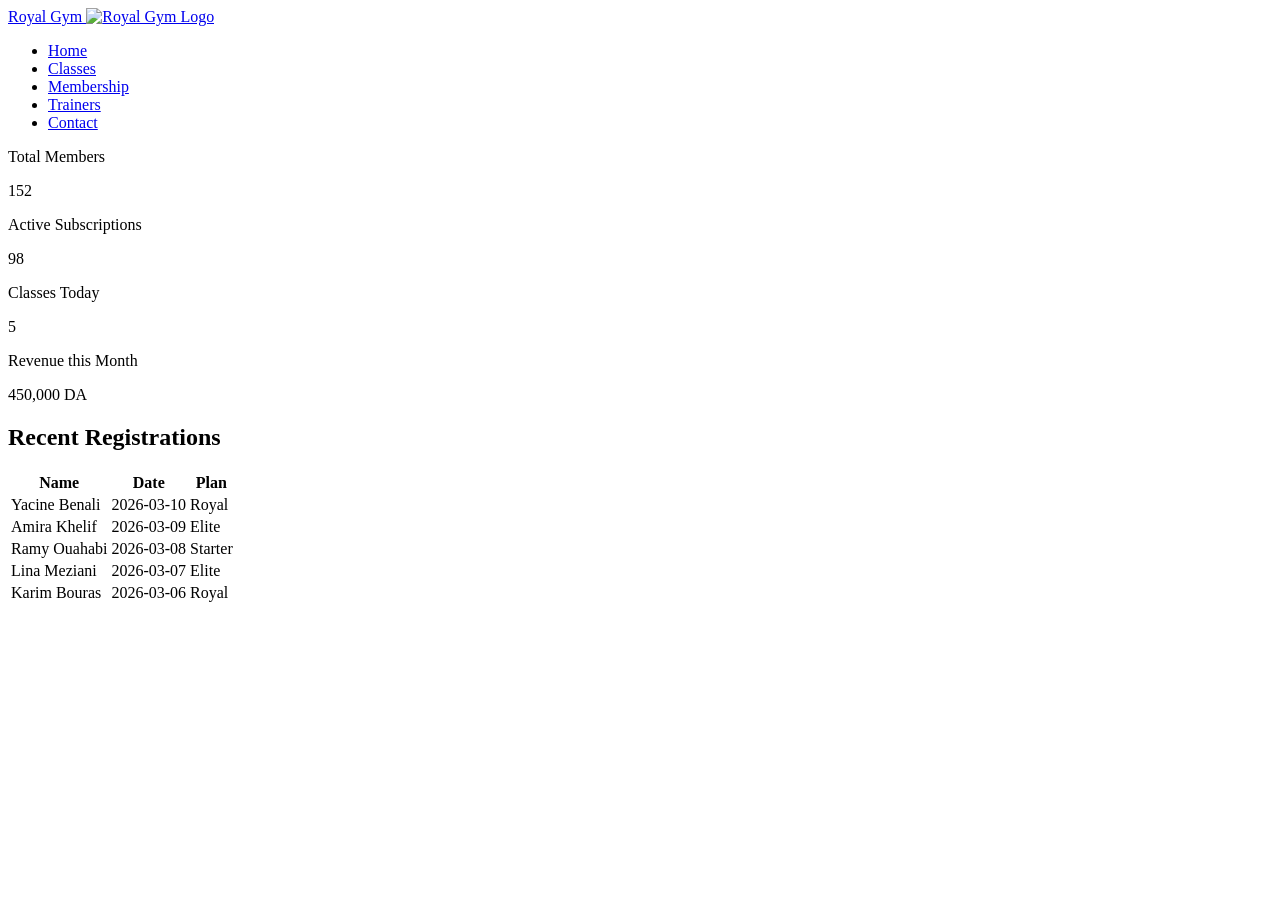
==== admin/dashboard.html @ 0d30ca39 "Update styles, pages, and gitignore" ====
<!doctype html>
<html lang="en">

<head>
	<meta charset="UTF-8" />
	<meta name="viewport" content="width=device-width, initial-scale=1.0" />
	<link rel="stylesheet" href="../css/dashboard.css" />
	<title>Royal Gym Admin Dashboard</title>
</head>

<body>
	<aside>
		<a href="../index.html">
			Royal Gym
			<img src="./assets/images/logo.png" alt="Royal Gym Logo" width="100" height="100" />
		</a>
		<nav>
			<ul>
				<li><a href="./index.html">Home</a></li>
				<li><a href="./client/classes.html">Classes</a></li>
				<li><a href="./client/membership.html">Membership</a></li>
				<li><a href="./client/trainers.html">Trainers</a></li>
				<li><a href="./client/contact.html">Contact</a></li>
			</ul>
		</nav>
	</aside>
	<main>
		<section class="stats">
			<article class="stat-card">
				<p class="stat">Total Members</p>
				<p class="stat-num">152</p>
			</article>
			<article class="stat-card">
				<p class="stat">Active Subscriptions</p>
				<p class="stat-num">98</p>
			</article>
			<article class="stat-card">
				<p class="stat">Classes Today</p>
				<p class="stat-num">5</p>
			</article>
			<article class="stat-card">
				<p class="stat">Revenue this Month</p>
				<p class="stat-num">450,000 DA</p>
			</article>
		</section>
		<section class="recent-regists">
			<h2>Recent Registrations</h2>
			<table>
				<thead>
					<tr>
						<th>Name</th>
						<th>Date</th>
						<th>Plan</th>
					</tr>
				</thead>
				<tbody>
					<tr>
						<td>Yacine Benali</td>
						<td>2026-03-10</td>
						<td>Royal</td>
					</tr>
					<tr>
						<td>Amira Khelif</td>
						<td>2026-03-09</td>
						<td>Elite</td>
					</tr>
					<tr>
						<td>Ramy Ouahabi</td>
						<td>2026-03-08</td>
						<td>Starter</td>
					</tr>
					<tr>
						<td>Lina Meziani</td>
						<td>2026-03-07</td>
						<td>Elite</td>
					</tr>
					<tr>
						<td>Karim Bouras</td>
						<td>2026-03-06</td>
						<td>Royal</td>
					</tr>
				</tbody>
			</table>
		</section>
	</main>
</body>

</html>
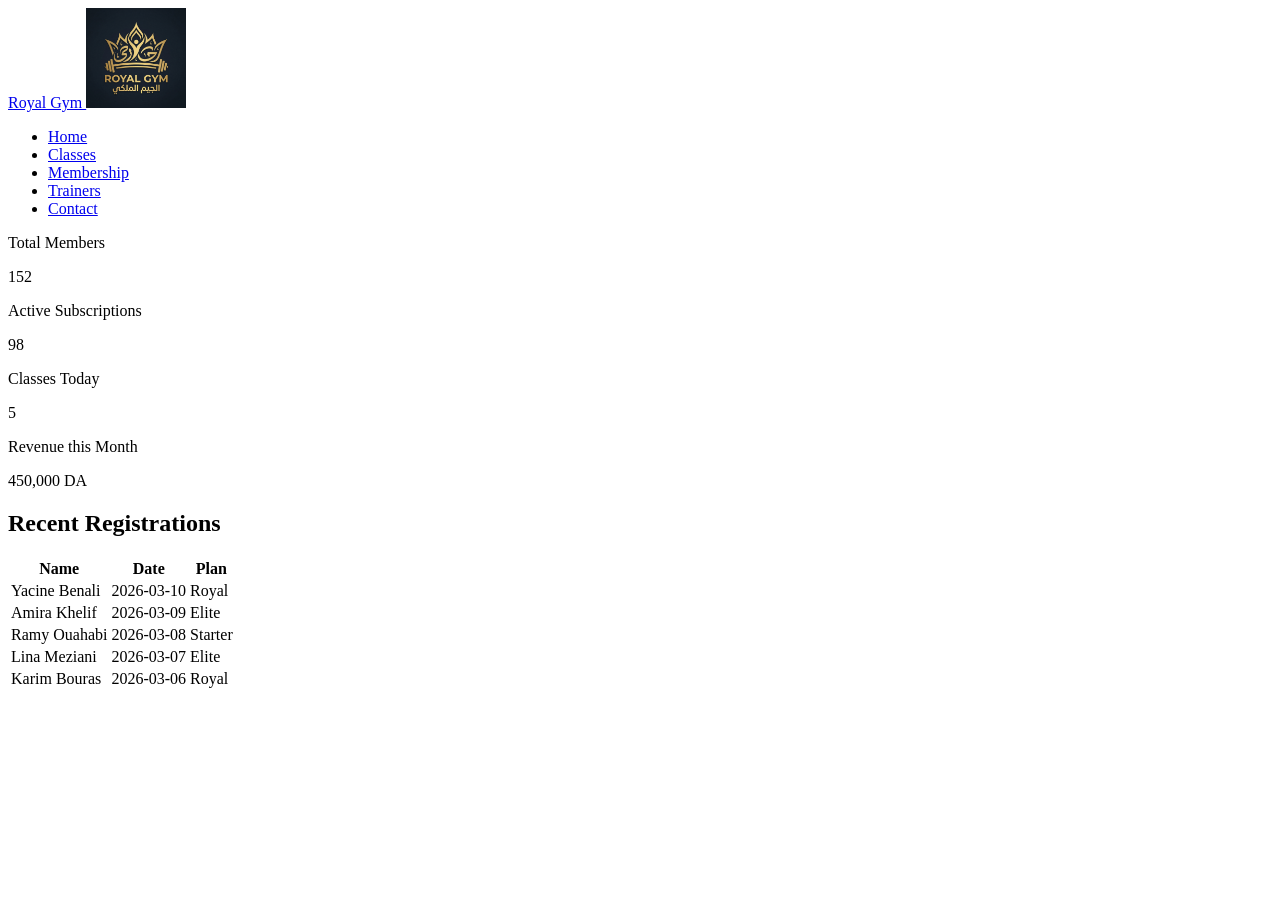
==== commit 15387c75: "Update dashboard, classes, and index styles; add dashboard.css" ====
--- a/admin/dashboard.html
+++ b/admin/dashboard.html
@@ -12,15 +12,15 @@
 	<aside>
 		<a href="../index.html">
 			Royal Gym
-			<img src="./assets/images/logo.png" alt="Royal Gym Logo" width="100" height="100" />
+			<img src="../assets/images/logo.png" alt="Royal Gym Logo" width="100" height="100" />
 		</a>
 		<nav>
 			<ul>
-				<li><a href="./index.html">Home</a></li>
-				<li><a href="./client/classes.html">Classes</a></li>
-				<li><a href="./client/membership.html">Membership</a></li>
-				<li><a href="./client/trainers.html">Trainers</a></li>
-				<li><a href="./client/contact.html">Contact</a></li>
+				<li><a href="../index.html">Home</a></li>
+				<li><a href="../client/classes.html">Classes</a></li>
+				<li><a href="../client/membership.html">Membership</a></li>
+				<li><a href="../client/trainers.html">Trainers</a></li>
+				<li><a href="../client/contact.html">Contact</a></li>
 			</ul>
 		</nav>
 	</aside>
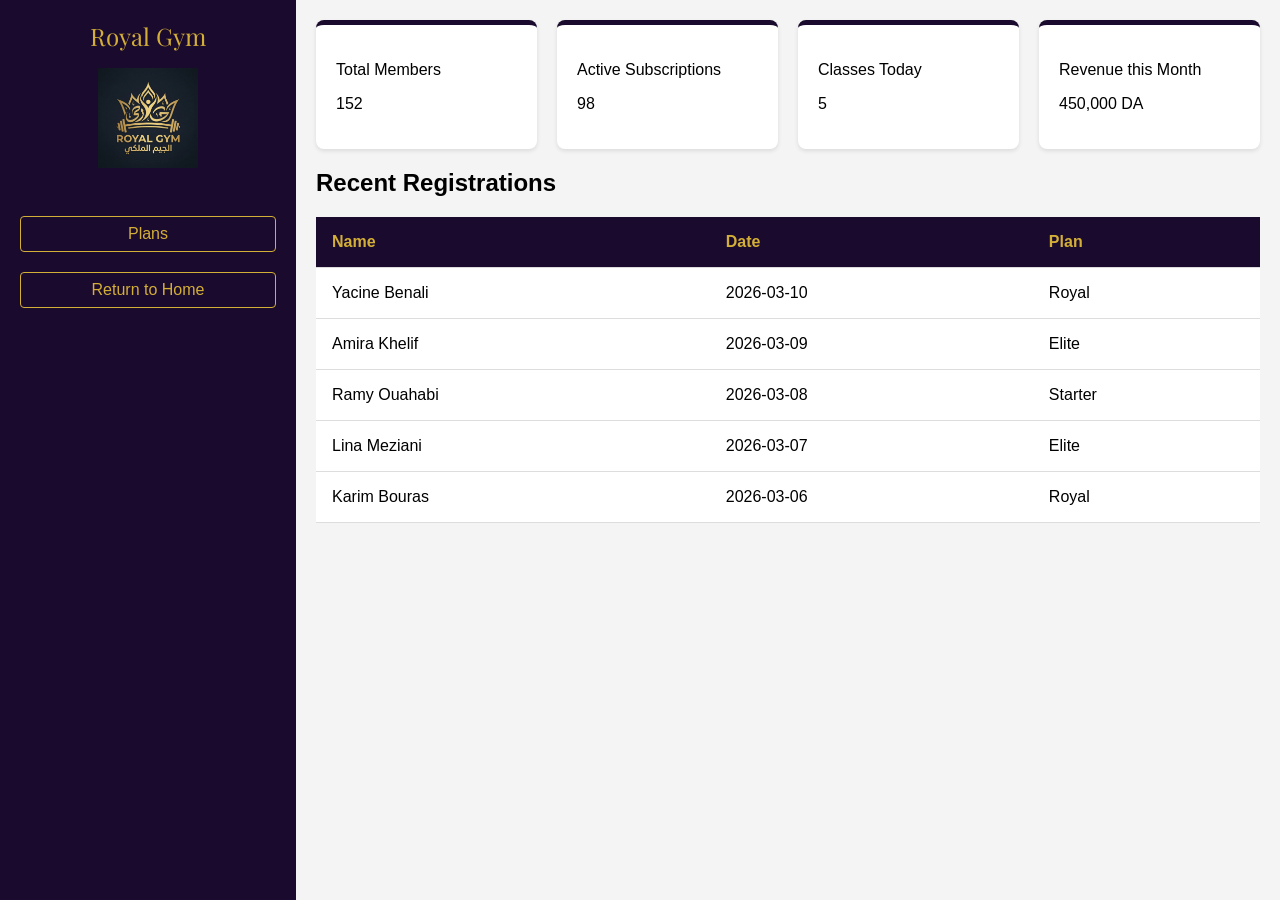
==== commit 960bf8f1: "Refactor CSS variables and update dashboard/plans pages" ====
--- a/admin/dashboard.html
+++ b/admin/dashboard.html
@@ -16,11 +16,8 @@
 		</a>
 		<nav>
 			<ul>
-				<li><a href="../index.html">Home</a></li>
-				<li><a href="../client/classes.html">Classes</a></li>
-				<li><a href="../client/membership.html">Membership</a></li>
-				<li><a href="../client/trainers.html">Trainers</a></li>
-				<li><a href="../client/contact.html">Contact</a></li>
+				<li><a href="./plans.html">Plans</a></li>
+				<li><a href="../index.html">Return to Home</a></li>
 			</ul>
 		</nav>
 	</aside>
--- a/css/dashboard.css
+++ b/css/dashboard.css
@@ -0,0 +1,111 @@
+/* @import "style.css"; */
+@import url("https://fonts.googleapis.com/css2?family=Playfair+Display:ital,wght@1,700&family=Roboto:wght@400;700&display=swap");
+
+
+:root {
+    --bg-light: #f4f4f4;
+    --primary-dark: #1a0a2e;
+    --accent-gold: #d4af37;
+    --bg-white: white;
+    --border-light: #ddd;
+    --shadow-light: rgba(0, 0, 0, 0.1);
+}
+
+body {
+    margin: 0;
+    font-family: sans-serif;
+    display: flex;
+    min-height: 100vh;
+    background-color: var(--bg-light);
+}
+
+a {
+    text-decoration: none;
+}
+
+aside>a {
+    font-family: 'Playfair Display', sans-serif;
+    display: flex;
+    flex-direction: column;
+    align-items: center;
+    gap: 1rem;
+    font-size: 1.5rem;
+    font-style: normal;
+    color: var(--accent-gold);
+    margin-bottom: 2rem;
+}
+
+aside {
+    display: flex;
+    flex-direction: column;
+    width: 16rem;
+    background-color: var(--primary-dark);
+    color: var(--accent-gold);
+    padding: 1.25rem;
+}
+
+aside nav a,
+aside nav a:visited {
+    color: var(--accent-gold);
+    text-decoration: none;
+    display: block;
+    margin-bottom: 1.25rem;
+}
+
+aside nav ul {
+    list-style: none;
+    padding: 0;
+}
+
+aside nav ul li {
+    margin-bottom: 1rem;
+}
+
+aside nav ul li a {
+    padding: 0.5rem;
+    border: 1px solid var(--accent-gold);
+    border-radius: 0.25rem;
+    text-align: center;
+}
+
+aside nav ul li a:hover {
+    background-color: var(--accent-gold);
+    color: var(--primary-dark);
+}
+
+main {
+    flex: 1;
+    padding: 1.25rem;
+}
+
+.stats {
+    display: flex;
+    gap: 1.25rem;
+}
+
+.stat-card {
+    background: var(--bg-white);
+    padding: 1.25rem;
+    border-radius: 0.5rem;
+    flex: 1;
+    border-top: 5px solid var(--primary-dark);
+    box-shadow: 0 2px 4px var(--shadow-light);
+}
+
+.recent-regists table {
+    width: 100%;
+    border-collapse: collapse;
+    background: var(--bg-white);
+}
+
+.recent-regists th,
+.recent-regists td {
+    padding: 1rem;
+    text-align: left;
+    border-bottom: 1px solid var(--border-light);
+}
+
+.recent-regists th {
+    background-color: var(--primary-dark);
+    color: var(--accent-gold);
+}
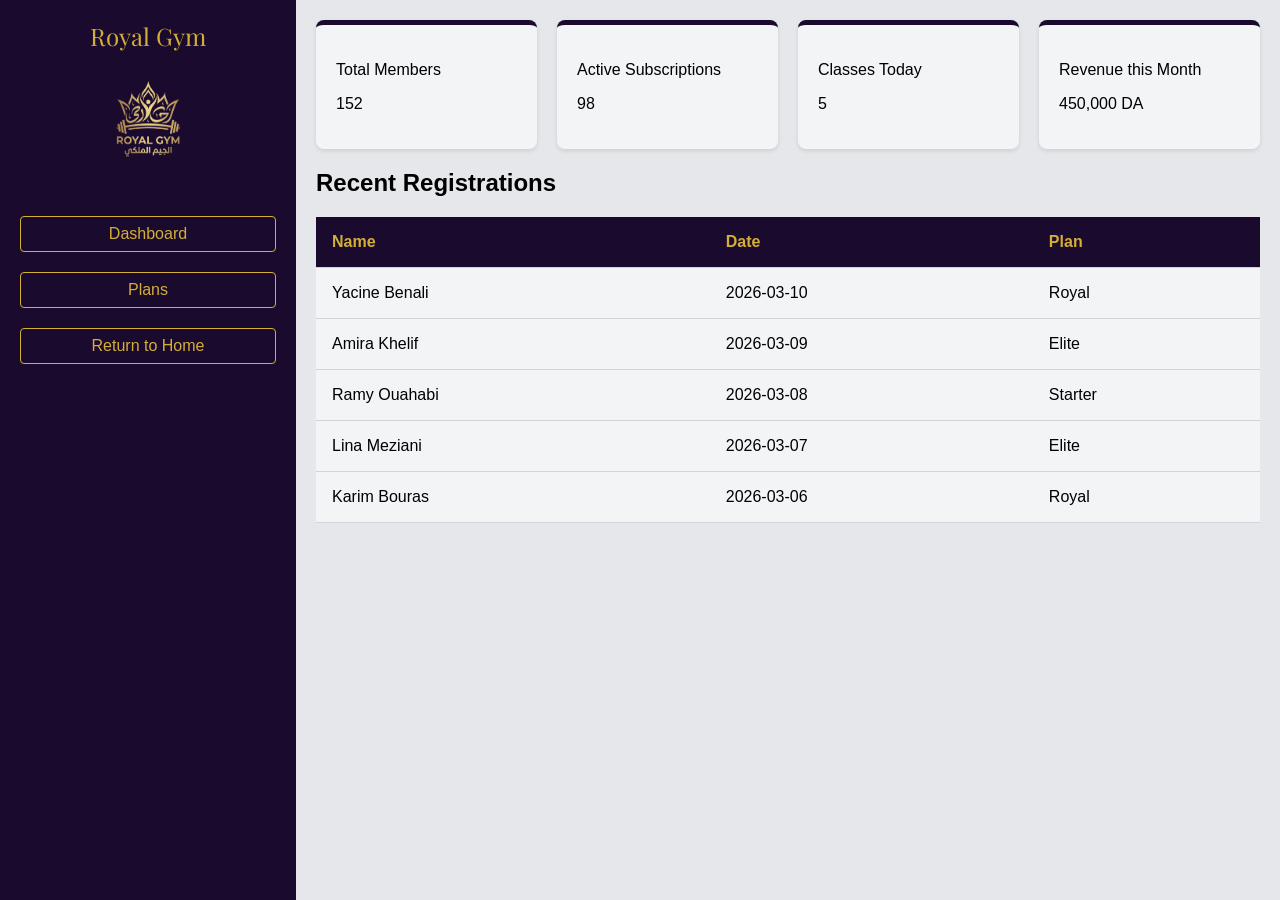
==== commit a7e02d14: "Update Dashboard and Plans theme and navigation" ====
--- a/admin/dashboard.html
+++ b/admin/dashboard.html
@@ -16,6 +16,7 @@
 		</a>
 		<nav>
 			<ul>
+				<li><a href="./dashboard.html">Dashboard</a></li>
 				<li><a href="./plans.html">Plans</a></li>
 				<li><a href="../index.html">Return to Home</a></li>
 			</ul>
--- a/css/dashboard.css
+++ b/css/dashboard.css
@@ -3,11 +3,11 @@
 
 
 :root {
-    --bg-light: #f4f4f4;
+    --bg-light: #e5e7eb;
     --primary-dark: #1a0a2e;
     --accent-gold: #d4af37;
-    --bg-white: white;
-    --border-light: #ddd;
+    --bg-white: #f3f4f6;
+    --border-light: #d1d5db;
     --shadow-light: rgba(0, 0, 0, 0.1);
 }
 
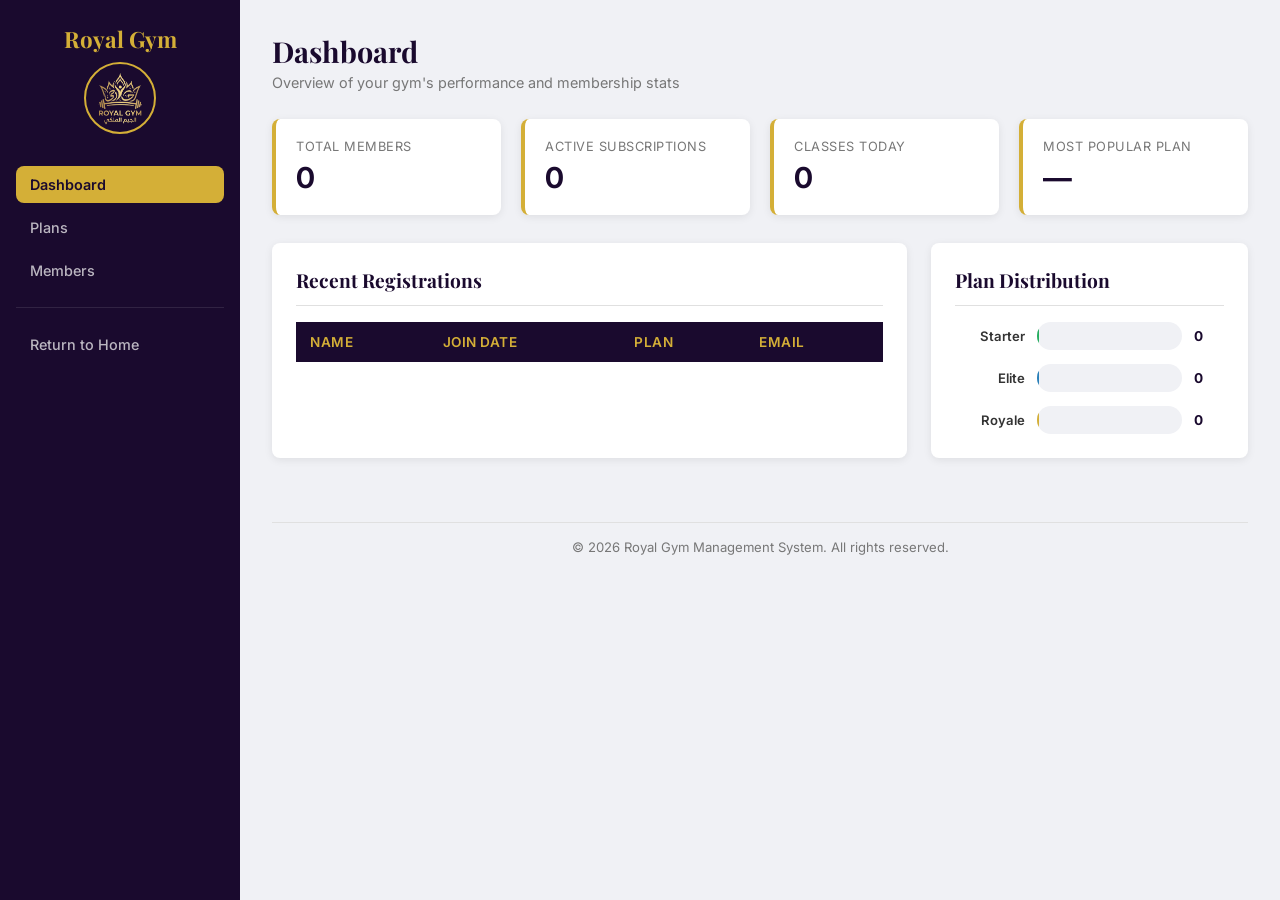
==== commit 65781d2b: "feat: overhaul admin panel with new dashboard, members management, and standardized CSS layout" ====
--- a/admin/dashboard.html
+++ b/admin/dashboard.html
@@ -1,86 +1,115 @@
-<!doctype html>
+<!DOCTYPE html>
 <html lang="en">
 
 <head>
-	<meta charset="UTF-8" />
-	<meta name="viewport" content="width=device-width, initial-scale=1.0" />
-	<link rel="stylesheet" href="../css/dashboard.css" />
-	<title>Royal Gym Admin Dashboard</title>
+    <meta charset="UTF-8">
+    <meta name="viewport" content="width=device-width, initial-scale=1.0">
+    <title>Admin Dashboard | Royal Gym</title>
+    <link rel="stylesheet" href="../css/admin.css">
 </head>
 
 <body>
-	<aside>
-		<a href="../index.html">
-			Royal Gym
-			<img src="../assets/images/logo.png" alt="Royal Gym Logo" width="100" height="100" />
-		</a>
-		<nav>
-			<ul>
-				<li><a href="./dashboard.html">Dashboard</a></li>
-				<li><a href="./plans.html">Plans</a></li>
-				<li><a href="../index.html">Return to Home</a></li>
-			</ul>
-		</nav>
-	</aside>
-	<main>
-		<section class="stats">
-			<article class="stat-card">
-				<p class="stat">Total Members</p>
-				<p class="stat-num">152</p>
-			</article>
-			<article class="stat-card">
-				<p class="stat">Active Subscriptions</p>
-				<p class="stat-num">98</p>
-			</article>
-			<article class="stat-card">
-				<p class="stat">Classes Today</p>
-				<p class="stat-num">5</p>
-			</article>
-			<article class="stat-card">
-				<p class="stat">Revenue this Month</p>
-				<p class="stat-num">450,000 DA</p>
-			</article>
-		</section>
-		<section class="recent-regists">
-			<h2>Recent Registrations</h2>
-			<table>
-				<thead>
-					<tr>
-						<th>Name</th>
-						<th>Date</th>
-						<th>Plan</th>
-					</tr>
-				</thead>
-				<tbody>
-					<tr>
-						<td>Yacine Benali</td>
-						<td>2026-03-10</td>
-						<td>Royal</td>
-					</tr>
-					<tr>
-						<td>Amira Khelif</td>
-						<td>2026-03-09</td>
-						<td>Elite</td>
-					</tr>
-					<tr>
-						<td>Ramy Ouahabi</td>
-						<td>2026-03-08</td>
-						<td>Starter</td>
-					</tr>
-					<tr>
-						<td>Lina Meziani</td>
-						<td>2026-03-07</td>
-						<td>Elite</td>
-					</tr>
-					<tr>
-						<td>Karim Bouras</td>
-						<td>2026-03-06</td>
-						<td>Royal</td>
-					</tr>
-				</tbody>
-			</table>
-		</section>
-	</main>
+    <!-- Sidebar -->
+    <aside class="sidebar">
+        <a href="../index.html" class="sidebar-brand">
+            Royal Gym
+            <img src="../assets/images/logo.png" alt="Royal Gym Logo">
+        </a>
+        <ul class="sidebar-nav">
+            <li><a href="./dashboard.html" class="active">Dashboard</a></li>
+            <li><a href="./plans.html">Plans</a></li>
+            <li><a href="./members.html">Members</a></li>
+            <div class="nav-divider"></div>
+            <li><a href="../index.html">Return to Home</a></li>
+        </ul>
+    </aside>
+
+    <!-- Main Content -->
+    <div class="main-content">
+
+        <div class="page-header">
+            <h1>Dashboard</h1>
+            <p>Overview of your gym's performance and membership stats</p>
+        </div>
+
+        <!-- Stat Cards -->
+        <div class="stats-grid">
+            <div class="stat-card">
+                <p class="stat-label">Total Members</p>
+                <p class="stat-value" id="total-members">0</p>
+            </div>
+            <div class="stat-card">
+                <p class="stat-label">Active Subscriptions</p>
+                <p class="stat-value" id="active-subs">0</p>
+            </div>
+            <div class="stat-card">
+                <p class="stat-label">Classes Today</p>
+                <p class="stat-value" id="classes-today">0</p>
+            </div>
+            <div class="stat-card">
+                <p class="stat-label">Most Popular Plan</p>
+                <p class="stat-value" id="popular-plan">—</p>
+            </div>
+        </div>
+
+        <!-- Two column: Recent Members + Chart -->
+        <div class="two-col">
+
+            <!-- Recent Registrations -->
+            <div class="card">
+                <h2 class="card-title">Recent Registrations</h2>
+                <table>
+                    <thead>
+                        <tr>
+                            <th>Name</th>
+                            <th>Join Date</th>
+                            <th>Plan</th>
+                            <th>Email</th>
+                        </tr>
+                    </thead>
+                    <tbody id="recent-tbody">
+                        <!-- Rendered by dashboard.js -->
+                    </tbody>
+                </table>
+            </div>
+
+            <!-- Plan Distribution Chart -->
+            <div class="card">
+                <h2 class="card-title">Plan Distribution</h2>
+                <div class="chart-container">
+                    <div class="chart-row">
+                        <span class="chart-label">Starter</span>
+                        <div class="chart-track">
+                            <div class="chart-bar" id="bar-bronze" style="width: 0%"></div>
+                        </div>
+                        <span class="chart-count" id="label-bronze">0</span>
+                    </div>
+                    <div class="chart-row">
+                        <span class="chart-label">Elite</span>
+                        <div class="chart-track">
+                            <div class="chart-bar" id="bar-silver" style="width: 0%"></div>
+                        </div>
+                        <span class="chart-count" id="label-silver">0</span>
+                    </div>
+                    <div class="chart-row">
+                        <span class="chart-label">Royale</span>
+                        <div class="chart-track">
+                            <div class="chart-bar" id="bar-gold" style="width: 0%"></div>
+                        </div>
+                        <span class="chart-count" id="label-gold">0</span>
+                    </div>
+                </div>
+            </div>
+        </div>
+
+        <footer class="admin-footer">
+            <p>&copy; 2026 Royal Gym Management System. All rights reserved.</p>
+        </footer>
+    </div>
+
+    <!-- Scripts -->
+    <script src="../js/data.js"></script>
+    <script src="../js/dashboard.js"></script>
 </body>
 
 </html>
--- a/css/admin.css
+++ b/css/admin.css
@@ -0,0 +1,566 @@
+/* ============================================================
+   admin.css — Shared styles for ALL admin pages
+   (dashboard, plans, members)
+   ============================================================ */
+
+@import url("https://fonts.googleapis.com/css2?family=Playfair+Display:wght@600;700&family=Inter:wght@300;400;600&family=Roboto:wght@300;400;700&display=swap");
+
+/* ---- Variables ---- */
+:root {
+  --bg-page: #f0f1f5;
+  --bg-card: #ffffff;
+  --primary: #1a0a2e;
+  --primary-light: #2d1b4e;
+  --gold: #d4af37;
+  --gold-hover: #b8960b;
+  --text: #333;
+  --text-light: #777;
+  --border: #e0e0e0;
+  --red: #e74c3c;
+  --red-hover: #c0392b;
+  --green: #27ae60;
+  --blue: #2980b9;
+  --shadow: 0 2px 8px rgba(0,0,0,0.08);
+  --radius: 8px;
+}
+
+/* ---- Reset ---- */
+*, *::before, *::after {
+  box-sizing: border-box;
+  margin: 0;
+  padding: 0;
+}
+
+body {
+  font-family: 'Inter', 'Roboto', sans-serif;
+  background: var(--bg-page);
+  color: var(--text);
+  display: flex;
+  min-height: 100vh;
+}
+
+a { text-decoration: none; }
+
+/* ============================================================
+   SIDEBAR
+   ============================================================ */
+.sidebar {
+  width: 240px;
+  background: var(--primary);
+  color: #fff;
+  display: flex;
+  flex-direction: column;
+  padding: 24px 16px;
+  position: fixed;
+  top: 0;
+  left: 0;
+  bottom: 0;
+  z-index: 100;
+}
+
+.sidebar-brand {
+  display: flex;
+  flex-direction: column;
+  align-items: center;
+  gap: 8px;
+  margin-bottom: 32px;
+  color: var(--gold);
+  font-family: 'Playfair Display', serif;
+  font-size: 1.4rem;
+  font-weight: 700;
+}
+
+.sidebar-brand img {
+  width: 72px;
+  height: 72px;
+  border-radius: 50%;
+  border: 2px solid var(--gold);
+}
+
+.sidebar-nav {
+  list-style: none;
+  display: flex;
+  flex-direction: column;
+  gap: 6px;
+}
+
+.sidebar-nav a {
+  display: block;
+  padding: 10px 14px;
+  color: rgba(255,255,255,0.7);
+  border-radius: var(--radius);
+  font-size: 0.9rem;
+  font-weight: 500;
+  transition: all 0.2s;
+}
+
+.sidebar-nav a:hover {
+  background: var(--primary-light);
+  color: var(--gold);
+}
+
+.sidebar-nav a.active {
+  background: var(--gold);
+  color: var(--primary);
+  font-weight: 600;
+}
+
+.sidebar-nav .nav-divider {
+  height: 1px;
+  background: rgba(255,255,255,0.1);
+  margin: 12px 0;
+}
+
+/* ============================================================
+   MAIN CONTENT
+   ============================================================ */
+.main-content {
+  margin-left: 240px;
+  flex: 1;
+  padding: 32px;
+  min-height: 100vh;
+}
+
+/* Page header */
+.page-header {
+  margin-bottom: 28px;
+}
+
+.page-header h1 {
+  font-family: 'Playfair Display', serif;
+  font-size: 1.8rem;
+  color: var(--primary);
+  margin-bottom: 4px;
+}
+
+.page-header p {
+  color: var(--text-light);
+  font-size: 0.9rem;
+}
+
+/* ============================================================
+   STAT CARDS
+   ============================================================ */
+.stats-grid {
+  display: grid;
+  grid-template-columns: repeat(auto-fit, minmax(200px, 1fr));
+  gap: 20px;
+  margin-bottom: 28px;
+}
+
+.stat-card {
+  background: var(--bg-card);
+  padding: 20px;
+  border-radius: var(--radius);
+  box-shadow: var(--shadow);
+  border-left: 4px solid var(--gold);
+}
+
+.stat-card .stat-label {
+  font-size: 0.8rem;
+  color: var(--text-light);
+  text-transform: uppercase;
+  letter-spacing: 0.5px;
+  margin-bottom: 6px;
+}
+
+.stat-card .stat-value {
+  font-size: 1.8rem;
+  font-weight: 700;
+  color: var(--primary);
+}
+
+/* ============================================================
+   CARDS (generic white card)
+   ============================================================ */
+.card {
+  background: var(--bg-card);
+  border-radius: var(--radius);
+  box-shadow: var(--shadow);
+  padding: 24px;
+  margin-bottom: 24px;
+}
+
+.card-title {
+  font-family: 'Playfair Display', serif;
+  font-size: 1.2rem;
+  color: var(--primary);
+  margin-bottom: 16px;
+  padding-bottom: 12px;
+  border-bottom: 1px solid var(--border);
+}
+
+/* ============================================================
+   TABLES
+   ============================================================ */
+table {
+  width: 100%;
+  border-collapse: collapse;
+}
+
+thead {
+  background: var(--primary);
+}
+
+th {
+  padding: 12px 14px;
+  text-align: left;
+  color: var(--gold);
+  font-size: 0.85rem;
+  font-weight: 600;
+  text-transform: uppercase;
+  letter-spacing: 0.5px;
+}
+
+td {
+  padding: 12px 14px;
+  border-bottom: 1px solid var(--border);
+  font-size: 0.9rem;
+  color: var(--text);
+}
+
+tbody tr:hover {
+  background: #f9f9fb;
+}
+
+tbody tr:last-child td {
+  border-bottom: none;
+}
+
+/* ============================================================
+   BADGES (plan labels)
+   ============================================================ */
+.badge {
+  display: inline-block;
+  padding: 3px 10px;
+  border-radius: 12px;
+  font-size: 0.78rem;
+  font-weight: 600;
+}
+
+.badge-starter {
+  background: #e8f5e9;
+  color: #2e7d32;
+}
+
+.badge-elite {
+  background: #e3f2fd;
+  color: #1565c0;
+}
+
+.badge-royale {
+  background: #fff8e1;
+  color: #f57f17;
+}
+
+/* ============================================================
+   BUTTONS
+   ============================================================ */
+.btn {
+  display: inline-block;
+  padding: 7px 14px;
+  border: none;
+  border-radius: 6px;
+  font-size: 0.82rem;
+  font-weight: 600;
+  cursor: pointer;
+  transition: all 0.2s;
+}
+
+.btn-gold {
+  background: var(--gold);
+  color: var(--primary);
+}
+
+.btn-gold:hover {
+  background: var(--gold-hover);
+  box-shadow: 0 4px 12px rgba(212,175,55,0.3);
+}
+
+.btn-edit {
+  background: none;
+  color: var(--blue);
+  border: 1px solid var(--blue);
+}
+
+.btn-edit:hover {
+  background: var(--blue);
+  color: #fff;
+}
+
+.btn-delete {
+  background: none;
+  color: var(--red);
+  border: 1px solid var(--red);
+}
+
+.btn-delete:hover {
+  background: var(--red);
+  color: #fff;
+}
+
+.btn-cancel {
+  background: none;
+  color: var(--text-light);
+  border: 1px solid var(--border);
+}
+
+.btn-cancel:hover {
+  background: #f5f5f5;
+  color: var(--text);
+}
+
+.btn-submit {
+  background: var(--gold);
+  color: var(--primary);
+  padding: 10px 24px;
+  font-size: 0.9rem;
+}
+
+.btn-submit:hover {
+  background: var(--gold-hover);
+}
+
+/* ============================================================
+   FORMS
+   ============================================================ */
+.form-grid {
+  display: grid;
+  grid-template-columns: 1fr 1fr;
+  gap: 16px;
+}
+
+.form-grid .full-width {
+  grid-column: 1 / -1;
+}
+
+.form-group {
+  display: flex;
+  flex-direction: column;
+}
+
+.form-group label {
+  font-size: 0.82rem;
+  font-weight: 600;
+  color: var(--primary);
+  margin-bottom: 5px;
+}
+
+.form-group input,
+.form-group select,
+.form-group textarea {
+  padding: 9px 12px;
+  border: 1px solid var(--border);
+  border-radius: 6px;
+  font-family: inherit;
+  font-size: 0.88rem;
+  color: var(--text);
+  background: #fff;
+  outline: none;
+  transition: border-color 0.2s;
+}
+
+.form-group input:focus,
+.form-group select:focus,
+.form-group textarea:focus {
+  border-color: var(--gold);
+  box-shadow: 0 0 0 2px rgba(212,175,55,0.15);
+}
+
+.form-group textarea {
+  min-height: 80px;
+  resize: vertical;
+}
+
+.form-actions {
+  grid-column: 1 / -1;
+  display: flex;
+  gap: 10px;
+  margin-top: 8px;
+}
+
+/* ============================================================
+   TOOLBAR (search + filter row)
+   ============================================================ */
+.toolbar {
+  display: flex;
+  gap: 12px;
+  align-items: center;
+  flex-wrap: wrap;
+  margin-bottom: 16px;
+}
+
+.toolbar input[type="text"],
+.toolbar input[type="search"] {
+  flex: 1;
+  min-width: 200px;
+  padding: 9px 14px;
+  border: 1px solid var(--border);
+  border-radius: 6px;
+  font-size: 0.88rem;
+  outline: none;
+  transition: border-color 0.2s;
+}
+
+.toolbar input:focus {
+  border-color: var(--gold);
+}
+
+.toolbar select {
+  padding: 9px 14px;
+  border: 1px solid var(--border);
+  border-radius: 6px;
+  font-size: 0.88rem;
+  outline: none;
+  cursor: pointer;
+}
+
+.toolbar select:focus {
+  border-color: var(--gold);
+}
+
+.toolbar .count {
+  font-size: 0.85rem;
+  color: var(--text-light);
+  margin-left: auto;
+}
+
+/* ============================================================
+   MODAL
+   ============================================================ */
+.modal-overlay {
+  display: none;
+  position: fixed;
+  inset: 0;
+  background: rgba(0,0,0,0.5);
+  z-index: 1000;
+  justify-content: center;
+  align-items: center;
+}
+
+.modal {
+  background: var(--bg-card);
+  border-radius: var(--radius);
+  padding: 28px;
+  width: 100%;
+  max-width: 480px;
+  box-shadow: 0 16px 48px rgba(0,0,0,0.2);
+}
+
+.modal h2 {
+  font-family: 'Playfair Display', serif;
+  color: var(--primary);
+  font-size: 1.3rem;
+  margin-bottom: 20px;
+}
+
+/* ============================================================
+   BAR CHART (dashboard)
+   ============================================================ */
+.chart-container {
+  display: flex;
+  flex-direction: column;
+  gap: 14px;
+}
+
+.chart-row {
+  display: flex;
+  align-items: center;
+  gap: 12px;
+}
+
+.chart-row .chart-label {
+  width: 70px;
+  font-size: 0.82rem;
+  font-weight: 600;
+  color: var(--text);
+  text-align: right;
+}
+
+.chart-row .chart-track {
+  flex: 1;
+  height: 28px;
+  background: var(--bg-page);
+  border-radius: 14px;
+  overflow: hidden;
+}
+
+.chart-row .chart-bar {
+  height: 100%;
+  border-radius: 14px;
+  transition: width 0.6s ease;
+  min-width: 2px;
+}
+
+.chart-row .chart-count {
+  width: 30px;
+  font-size: 0.85rem;
+  font-weight: 700;
+  color: var(--primary);
+}
+
+#bar-bronze { background: var(--green); }
+#bar-silver { background: var(--blue); }
+#bar-gold   { background: var(--gold); }
+
+/* ============================================================
+   TWO COLUMN LAYOUT (for dashboard)
+   ============================================================ */
+.two-col {
+  display: grid;
+  grid-template-columns: 2fr 1fr;
+  gap: 24px;
+}
+
+/* ============================================================
+   FOOTER
+   ============================================================ */
+.admin-footer {
+  margin-top: 40px;
+  padding-top: 16px;
+  border-top: 1px solid var(--border);
+  text-align: center;
+  color: var(--text-light);
+  font-size: 0.82rem;
+}
+
+/* ============================================================
+   RESPONSIVE
+   ============================================================ */
+@media (max-width: 900px) {
+  .sidebar {
+    width: 200px;
+    padding: 16px 12px;
+  }
+  .main-content {
+    margin-left: 200px;
+    padding: 20px;
+  }
+  .two-col {
+    grid-template-columns: 1fr;
+  }
+  .form-grid {
+    grid-template-columns: 1fr;
+  }
+}
+
+@media (max-width: 640px) {
+  .sidebar {
+    position: relative;
+    width: 100%;
+    flex-direction: row;
+    flex-wrap: wrap;
+    justify-content: center;
+    padding: 12px;
+  }
+  .sidebar-brand { margin-bottom: 8px; }
+  .sidebar-nav { flex-direction: row; flex-wrap: wrap; gap: 4px; }
+  body { flex-direction: column; }
+  .main-content {
+    margin-left: 0;
+    padding: 16px;
+  }
+  .stats-grid {
+    grid-template-columns: 1fr 1fr;
+  }
+}
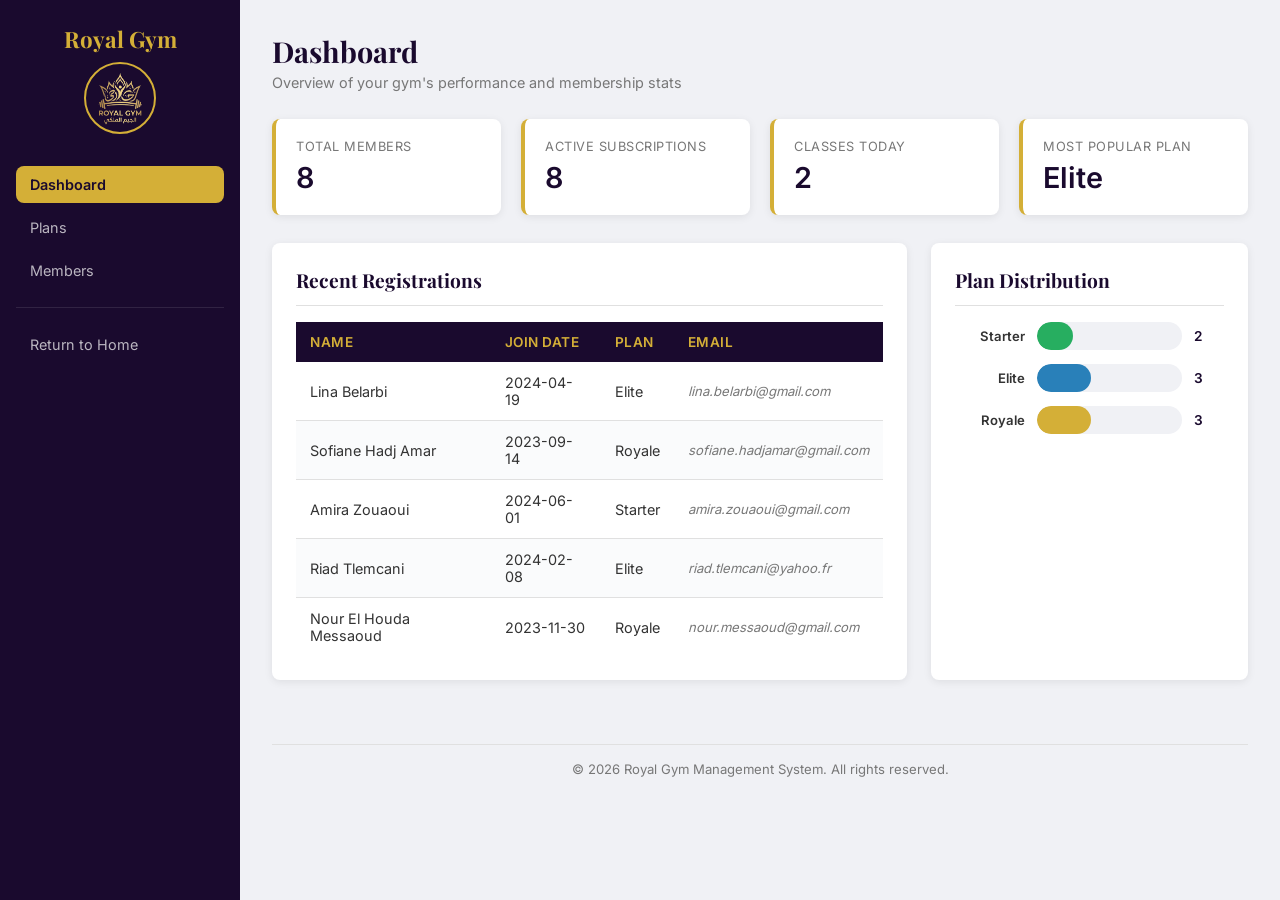
==== commit 25532c89: "feat: implement core site pages, admin dashboard, and membership system assets" ====
--- a/admin/dashboard.html
+++ b/admin/dashboard.html
@@ -1,115 +1,115 @@
-<!DOCTYPE html>
+<!doctype html>
 <html lang="en">
 
 <head>
-    <meta charset="UTF-8">
-    <meta name="viewport" content="width=device-width, initial-scale=1.0">
-    <title>Admin Dashboard | Royal Gym</title>
-    <link rel="stylesheet" href="../css/admin.css">
+	<meta charset="UTF-8" />
+	<meta name="viewport" content="width=device-width, initial-scale=1.0" />
+	<title>Admin Dashboard | Royal Gym</title>
+	<link rel="stylesheet" href="../css/admin/admin.css" />
+	<link rel="stylesheet" href="../css/admin/dashboard.css" />
 </head>
 
 <body>
-    <!-- Sidebar -->
-    <aside class="sidebar">
-        <a href="../index.html" class="sidebar-brand">
-            Royal Gym
-            <img src="../assets/images/logo.png" alt="Royal Gym Logo">
-        </a>
-        <ul class="sidebar-nav">
-            <li><a href="./dashboard.html" class="active">Dashboard</a></li>
-            <li><a href="./plans.html">Plans</a></li>
-            <li><a href="./members.html">Members</a></li>
-            <div class="nav-divider"></div>
-            <li><a href="../index.html">Return to Home</a></li>
-        </ul>
-    </aside>
+	<!-- Sidebar -->
+	<aside class="sidebar">
+		<a href="../index.html" class="sidebar-brand">
+			Royal Gym
+			<img src="../assets/images/logo.png" alt="Royal Gym Logo" />
+		</a>
+		<ul class="sidebar-nav">
+			<li><a href="./dashboard.html" class="active">Dashboard</a></li>
+			<li><a href="./plans.html">Plans</a></li>
+			<li><a href="./members.html">Members</a></li>
+			<div class="nav-divider"></div>
+			<li><a href="../index.html">Return to Home</a></li>
+		</ul>
+	</aside>
 
-    <!-- Main Content -->
-    <div class="main-content">
+	<!-- Main Content -->
+	<div class="main-content">
+		<div class="page-header">
+			<h1>Dashboard</h1>
+			<p>Overview of your gym's performance and membership stats</p>
+		</div>
 
-        <div class="page-header">
-            <h1>Dashboard</h1>
-            <p>Overview of your gym's performance and membership stats</p>
-        </div>
+		<!-- Stat Cards -->
+		<div class="stats-grid">
+			<div class="stat-card">
+				<p class="stat-label">Total Members</p>
+				<p class="stat-value" id="total-members">0</p>
+			</div>
+			<div class="stat-card">
+				<p class="stat-label">Active Subscriptions</p>
+				<p class="stat-value" id="active-subs">0</p>
+			</div>
+			<div class="stat-card">
+				<p class="stat-label">Classes Today</p>
+				<p class="stat-value" id="classes-today">0</p>
+			</div>
+			<div class="stat-card">
+				<p class="stat-label">Most Popular Plan</p>
+				<p class="stat-value" id="popular-plan">—</p>
+			</div>
+		</div>
 
-        <!-- Stat Cards -->
-        <div class="stats-grid">
-            <div class="stat-card">
-                <p class="stat-label">Total Members</p>
-                <p class="stat-value" id="total-members">0</p>
-            </div>
-            <div class="stat-card">
-                <p class="stat-label">Active Subscriptions</p>
-                <p class="stat-value" id="active-subs">0</p>
-            </div>
-            <div class="stat-card">
-                <p class="stat-label">Classes Today</p>
-                <p class="stat-value" id="classes-today">0</p>
-            </div>
-            <div class="stat-card">
-                <p class="stat-label">Most Popular Plan</p>
-                <p class="stat-value" id="popular-plan">—</p>
-            </div>
-        </div>
+		<!-- Two column: Recent Members + Chart -->
+		<div class="two-col">
+			<!-- Recent Registrations -->
+			<div class="card">
+				<h2 class="card-title">Recent Registrations</h2>
+				<table>
+					<thead>
+						<tr>
+							<th>Name</th>
+							<th>Join Date</th>
+							<th>Plan</th>
+							<th>Email</th>
+						</tr>
+					</thead>
+					<tbody id="recent-tbody">
+						<!-- Rendered by dashboard.js -->
+					</tbody>
+				</table>
+			</div>
 
-        <!-- Two column: Recent Members + Chart -->
-        <div class="two-col">
+			<!-- Plan Distribution Chart -->
+			<div class="card">
+				<h2 class="card-title">Plan Distribution</h2>
+				<div class="chart-container">
+					<div class="chart-row">
+						<span class="chart-label">Starter</span>
+						<div class="chart-track">
+							<div class="chart-bar" id="bar-starter" style="width: 0%"></div>
+						</div>
+						<span class="chart-count" id="label-starter">0</span>
+					</div>
+					<div class="chart-row">
+						<span class="chart-label">Elite</span>
+						<div class="chart-track">
+							<div class="chart-bar" id="bar-elite" style="width: 0%"></div>
+						</div>
+						<span class="chart-count" id="label-elite">0</span>
+					</div>
+					<div class="chart-row">
+						<span class="chart-label">Royale</span>
+						<div class="chart-track">
+							<div class="chart-bar" id="bar-royal" style="width: 0%"></div>
+						</div>
+						<span class="chart-count" id="label-royal">0</span>
+					</div>
+				</div>
+			</div>
+		</div>
 
-            <!-- Recent Registrations -->
-            <div class="card">
-                <h2 class="card-title">Recent Registrations</h2>
-                <table>
-                    <thead>
-                        <tr>
-                            <th>Name</th>
-                            <th>Join Date</th>
-                            <th>Plan</th>
-                            <th>Email</th>
-                        </tr>
-                    </thead>
-                    <tbody id="recent-tbody">
-                        <!-- Rendered by dashboard.js -->
-                    </tbody>
-                </table>
-            </div>
+		<footer class="admin-footer">
+			<p>
+				&copy; 2026 Royal Gym Management System. All rights
+				reserved.
+			</p>
+		</footer>
+	</div>
 
-            <!-- Plan Distribution Chart -->
-            <div class="card">
-                <h2 class="card-title">Plan Distribution</h2>
-                <div class="chart-container">
-                    <div class="chart-row">
-                        <span class="chart-label">Starter</span>
-                        <div class="chart-track">
-                            <div class="chart-bar" id="bar-bronze" style="width: 0%"></div>
-                        </div>
-                        <span class="chart-count" id="label-bronze">0</span>
-                    </div>
-                    <div class="chart-row">
-                        <span class="chart-label">Elite</span>
-                        <div class="chart-track">
-                            <div class="chart-bar" id="bar-silver" style="width: 0%"></div>
-                        </div>
-                        <span class="chart-count" id="label-silver">0</span>
-                    </div>
-                    <div class="chart-row">
-                        <span class="chart-label">Royale</span>
-                        <div class="chart-track">
-                            <div class="chart-bar" id="bar-gold" style="width: 0%"></div>
-                        </div>
-                        <span class="chart-count" id="label-gold">0</span>
-                    </div>
-                </div>
-            </div>
-        </div>
-
-        <footer class="admin-footer">
-            <p>&copy; 2026 Royal Gym Management System. All rights reserved.</p>
-        </footer>
-    </div>
-
-    <!-- Scripts -->
-    <script src="../js/data.js"></script>
-    <script src="../js/dashboard.js"></script>
+	<script type="module" src="../js/dashboard.js"></script>
 </body>
 
 </html>
--- a/css/admin/admin.css
+++ b/css/admin/admin.css
@@ -0,0 +1,553 @@
+/* ============================================================
+   admin.css — Shared styles for ALL admin pages
+   (dashboard, plans, members)
+   ============================================================ */
+
+/* Playfair Display — same files, reuse them */
+@font-face {
+  font-family: 'Playfair Display';
+  src: url('../../assets/fonts/playfair/playfair-600.woff2') format('woff2');
+  font-weight: 600;
+  font-style: normal;
+  font-display: swap;
+}
+
+@font-face {
+  font-family: 'Playfair Display';
+  src: url('../../assets/fonts/playfair/playfair-700.woff2') format('woff2');
+  font-weight: 700;
+  font-style: normal;
+  font-display: swap;
+}
+
+@font-face {
+  font-family: 'Playfair Display';
+  src: url('../../assets/fonts/playfair/playfair-700-italic.woff2') format('woff2');
+  font-weight: 700;
+  font-style: italic;
+  font-display: swap;
+}
+
+/* Inter */
+@font-face {
+  font-family: 'Inter';
+  src: url('../../assets/fonts/inter/inter-300.woff2') format('woff2');
+  font-weight: 300;
+  font-style: normal;
+  font-display: swap;
+}
+
+@font-face {
+  font-family: 'Inter';
+  src: url('../../assets/fonts/inter/inter-400.woff2') format('woff2');
+  font-weight: 400;
+  font-style: normal;
+  font-display: swap;
+}
+
+@font-face {
+  font-family: 'Inter';
+  src: url('../../assets/fonts/inter/inter-600.woff2') format('woff2');
+  font-weight: 600;
+  font-style: normal;
+  font-display: swap;
+}
+
+/* Roboto (fallback — same files as style.css) */
+@font-face {
+  font-family: 'Roboto';
+  src: url('../../assets/fonts/roboto/roboto-300.woff2') format('woff2');
+  font-weight: 300;
+  font-style: normal;
+  font-display: swap;
+}
+
+@font-face {
+  font-family: 'Roboto';
+  src: url('../../assets/fonts/roboto/roboto-400.woff2') format('woff2');
+  font-weight: 400;
+  font-style: normal;
+  font-display: swap;
+}
+
+@font-face {
+  font-family: 'Roboto';
+  src: url('../../assets/fonts/roboto/roboto-700.woff2') format('woff2');
+  font-weight: 700;
+  font-style: normal;
+  font-display: swap;
+}
+
+/* ---- Variables ---- */
+:root {
+  --bg-page: #f0f1f5;
+  --bg-card: #ffffff;
+  --primary: #1a0a2e;
+  --primary-light: #2d1b4e;
+  --gold: #d4af37;
+  --gold-hover: #b8960b;
+  --text: #333;
+  --text-light: #777;
+  --border: #e0e0e0;
+  --red: #e74c3c;
+  --red-hover: #c0392b;
+  --green: #27ae60;
+  --blue: #2980b9;
+  --shadow: 0 2px 8px rgba(0, 0, 0, 0.08);
+  --radius: 8px;
+}
+
+/* ---- Reset ---- */
+*,
+*::before,
+*::after {
+  box-sizing: border-box;
+  margin: 0;
+  padding: 0;
+}
+
+body {
+  font-family: 'Inter', 'Roboto', sans-serif;
+  background: var(--bg-page);
+  color: var(--text);
+  display: flex;
+  min-height: 100vh;
+}
+
+a {
+  text-decoration: none;
+}
+
+/* ============================================================
+   SIDEBAR
+   ============================================================ */
+.sidebar {
+  width: 240px;
+  background: var(--primary);
+  color: #fff;
+  display: flex;
+  flex-direction: column;
+  padding: 24px 16px;
+  position: fixed;
+  top: 0;
+  left: 0;
+  bottom: 0;
+  z-index: 100;
+}
+
+.sidebar-brand {
+  display: flex;
+  flex-direction: column;
+  align-items: center;
+  gap: 8px;
+  margin-bottom: 32px;
+  color: var(--gold);
+  font-family: 'Playfair Display', serif;
+  font-size: 1.4rem;
+  font-weight: 700;
+}
+
+.sidebar-brand img {
+  width: 72px;
+  height: 72px;
+  border-radius: 50%;
+  border: 2px solid var(--gold);
+}
+
+.sidebar-nav {
+  list-style: none;
+  display: flex;
+  flex-direction: column;
+  gap: 6px;
+}
+
+.sidebar-nav a {
+  display: block;
+  padding: 10px 14px;
+  color: rgba(255, 255, 255, 0.7);
+  border-radius: var(--radius);
+  font-size: 0.9rem;
+  font-weight: 400;
+  transition: all 0.2s;
+}
+
+.sidebar-nav a:hover {
+  background: var(--primary-light);
+  color: var(--gold);
+}
+
+.sidebar-nav a.active {
+  background: var(--gold);
+  color: var(--primary);
+  font-weight: 600;
+}
+
+.sidebar-nav .nav-divider {
+  height: 1px;
+  background: rgba(255, 255, 255, 0.1);
+  margin: 12px 0;
+}
+
+/* ============================================================
+   MAIN CONTENT
+   ============================================================ */
+.main-content {
+  margin-left: 240px;
+  flex: 1;
+  padding: 32px;
+  min-height: 100vh;
+}
+
+/* Page header */
+.page-header {
+  margin-bottom: 28px;
+}
+
+.page-header h1 {
+  font-family: 'Playfair Display', serif;
+  font-size: 1.8rem;
+  color: var(--primary);
+  margin-bottom: 4px;
+}
+
+.page-header p {
+  color: var(--text-light);
+  font-size: 0.9rem;
+}
+
+/* ============================================================
+   CARDS (generic white card)
+   ============================================================ */
+.card {
+  background: var(--bg-card);
+  border-radius: var(--radius);
+  box-shadow: var(--shadow);
+  padding: 24px;
+  margin-bottom: 24px;
+}
+
+.card-title {
+  font-family: 'Playfair Display', serif;
+  font-size: 1.2rem;
+  color: var(--primary);
+  margin-bottom: 16px;
+  padding-bottom: 12px;
+  border-bottom: 1px solid var(--border);
+}
+
+/* ============================================================
+   TABLES
+   ============================================================ */
+table {
+  width: 100%;
+  border-collapse: collapse;
+}
+
+thead {
+  background: var(--primary);
+}
+
+th {
+  padding: 12px 14px;
+  text-align: left;
+  color: var(--gold);
+  font-size: 0.85rem;
+  font-weight: 600;
+  text-transform: uppercase;
+  letter-spacing: 0.5px;
+}
+
+td {
+  padding: 12px 14px;
+  border-bottom: 1px solid var(--border);
+  font-size: 0.9rem;
+  color: var(--text);
+}
+
+/* ============================================================
+   BADGES (plan labels)
+   ============================================================ */
+.badge {
+  display: inline-block;
+  padding: 3px 10px;
+  border-radius: 12px;
+  font-size: 0.78rem;
+  font-weight: 600;
+}
+
+.badge-starter {
+  background: #e8f5e9;
+  color: #2e7d32;
+}
+
+.badge-elite {
+  background: #e3f2fd;
+  color: #1565c0;
+}
+
+.badge-royale {
+  background: #fff8e1;
+  color: #f57f17;
+}
+
+/* ============================================================
+   BUTTONS
+   ============================================================ */
+.btn {
+  display: inline-block;
+  padding: 7px 14px;
+  border: none;
+  border-radius: 6px;
+  font-size: 0.82rem;
+  font-weight: 600;
+  cursor: pointer;
+  transition: all 0.2s;
+}
+
+.btn-gold {
+  background: var(--gold);
+  color: var(--primary);
+}
+
+.btn-gold:hover {
+  background: var(--gold-hover);
+  box-shadow: 0 4px 12px rgba(212, 175, 55, 0.3);
+}
+
+.btn-edit {
+  background: none;
+  color: var(--blue);
+  border: 1px solid var(--blue);
+}
+
+.btn-edit:hover {
+  background: var(--blue);
+  color: #fff;
+}
+
+.btn-delete {
+  background: none;
+  color: var(--red);
+  border: 1px solid var(--red);
+}
+
+.btn-delete:hover {
+  background: var(--red);
+  color: #fff;
+}
+
+.btn-cancel {
+  background: none;
+  color: var(--text-light);
+  border: 1px solid var(--border);
+}
+
+.btn-cancel:hover {
+  background: #f5f5f5;
+  color: var(--text);
+}
+
+.btn-submit {
+  background: var(--gold);
+  color: var(--primary);
+  padding: 10px 24px;
+  font-size: 0.9rem;
+}
+
+.btn-submit:hover {
+  background: var(--gold-hover);
+}
+
+/* ============================================================
+   FORMS
+   ============================================================ */
+.form-grid {
+  display: grid;
+  grid-template-columns: 1fr 1fr;
+  gap: 16px;
+}
+
+.form-grid .full-width {
+  grid-column: 1 / -1;
+}
+
+.form-group {
+  display: flex;
+  flex-direction: column;
+}
+
+.form-group label {
+  font-size: 0.82rem;
+  font-weight: 600;
+  color: var(--primary);
+  margin-bottom: 5px;
+}
+
+.form-group input,
+.form-group select,
+.form-group textarea {
+  padding: 9px 12px;
+  border: 1px solid var(--border);
+  border-radius: 6px;
+  font-family: inherit;
+  font-size: 0.88rem;
+  color: var(--text);
+  background: #fff;
+  outline: none;
+  transition: border-color 0.2s;
+}
+
+.form-group input:focus,
+.form-group select:focus,
+.form-group textarea:focus {
+  border-color: var(--gold);
+  box-shadow: 0 0 0 2px rgba(212, 175, 55, 0.15);
+}
+
+.form-group textarea {
+  min-height: 80px;
+  resize: vertical;
+}
+
+.form-actions {
+  grid-column: 1 / -1;
+  display: flex;
+  gap: 10px;
+  margin-top: 8px;
+}
+
+/* ============================================================
+   TOOLBAR (search + filter row)
+   ============================================================ */
+.toolbar {
+  display: flex;
+  gap: 12px;
+  align-items: center;
+  flex-wrap: wrap;
+  margin-bottom: 16px;
+}
+
+.toolbar input[type="text"],
+.toolbar input[type="search"] {
+  flex: 1;
+  min-width: 200px;
+  padding: 9px 14px;
+  border: 1px solid var(--border);
+  border-radius: 6px;
+  font-size: 0.88rem;
+  outline: none;
+  transition: border-color 0.2s;
+}
+
+.toolbar input:focus {
+  border-color: var(--gold);
+}
+
+.toolbar select {
+  padding: 9px 14px;
+  border: 1px solid var(--border);
+  border-radius: 6px;
+  font-size: 0.88rem;
+  outline: none;
+  cursor: pointer;
+}
+
+.toolbar select:focus {
+  border-color: var(--gold);
+}
+
+.toolbar .count {
+  font-size: 0.85rem;
+  color: var(--text-light);
+  margin-left: auto;
+}
+
+/* ============================================================
+   MODAL
+   ============================================================ */
+.modal-overlay {
+  display: none;
+  position: fixed;
+  inset: 0;
+  background: rgba(0, 0, 0, 0.5);
+  z-index: 1000;
+  justify-content: center;
+  align-items: center;
+}
+
+.modal {
+  background: var(--bg-card);
+  border-radius: var(--radius);
+  padding: 28px;
+  width: 100%;
+  max-width: 480px;
+  box-shadow: 0 16px 48px rgba(0, 0, 0, 0.2);
+}
+
+.modal h2 {
+  font-family: 'Playfair Display', serif;
+  color: var(--primary);
+  font-size: 1.3rem;
+  margin-bottom: 20px;
+}
+
+/* ============================================================
+   FOOTER
+   ============================================================ */
+.admin-footer {
+  margin-top: 40px;
+  padding-top: 16px;
+  border-top: 1px solid var(--border);
+  text-align: center;
+  color: var(--text-light);
+  font-size: 0.82rem;
+}
+
+/* ============================================================
+   RESPONSIVE
+   ============================================================ */
+@media (max-width: 900px) {
+  .sidebar {
+    width: 200px;
+    padding: 16px 12px;
+  }
+
+  .main-content {
+    margin-left: 200px;
+    padding: 20px;
+  }
+
+  .form-grid {
+    grid-template-columns: 1fr;
+  }
+}
+
+@media (max-width: 640px) {
+  .sidebar {
+    position: relative;
+    width: 100%;
+    flex-direction: row;
+    flex-wrap: wrap;
+    justify-content: center;
+    padding: 12px;
+  }
+
+  .sidebar-brand {
+    margin-bottom: 8px;
+  }
+
+  .sidebar-nav {
+    flex-direction: row;
+    flex-wrap: wrap;
+    gap: 4px;
+  }
+
+  body {
+    flex-direction: column;
+  }
+
+  .main-content {
+    margin-left: 0;
+    padding: 16px;
+  }
+}
--- a/css/admin/dashboard.css
+++ b/css/admin/dashboard.css
@@ -0,0 +1,157 @@
+/* ============================================================
+   dashboard.css — Styles specific to admin/dashboard.html
+   Depends on: admin.css (shared base styles)
+   ============================================================ */
+
+/* ============================================================
+   STAT CARDS
+   ============================================================ */
+.stats-grid {
+  display: grid;
+  grid-template-columns: repeat(auto-fit, minmax(200px, 1fr));
+  gap: 20px;
+  margin-bottom: 28px;
+}
+
+.stat-card {
+  background: var(--bg-card);
+  padding: 20px;
+  border-radius: var(--radius);
+  box-shadow: var(--shadow);
+  border-left: 4px solid var(--gold);
+}
+
+.stat-card .stat-label {
+  font-size: 0.8rem;
+  color: var(--text-light);
+  text-transform: uppercase;
+  letter-spacing: 0.5px;
+  margin-bottom: 6px;
+}
+
+.stat-card .stat-value {
+  font-size: 1.8rem;
+  font-weight: 700;
+  color: var(--primary);
+}
+
+/* ============================================================
+   RECENT REGISTRATIONS TABLE (tbody)
+   ============================================================ */
+tbody tr {
+  transition: background 0.2s ease, box-shadow 0.2s ease;
+  animation: rowFadeIn 0.3s ease both;
+}
+
+tbody tr:nth-child(even) {
+  background: #fafbfc;
+}
+
+tbody tr:hover {
+  background: #fff8e8;
+  box-shadow: inset 3px 0 0 var(--gold);
+}
+
+tbody tr:last-child td {
+  border-bottom: none;
+}
+
+/* Email cell — muted, italic */
+tbody td:last-child {
+  color: var(--text-light);
+  font-size: 0.82rem;
+  font-style: italic;
+}
+
+@keyframes rowFadeIn {
+  from {
+    opacity: 0;
+    transform: translateY(4px);
+  }
+
+  to {
+    opacity: 1;
+    transform: translateY(0);
+  }
+}
+
+/* ============================================================
+   BAR CHART
+   ============================================================ */
+.chart-container {
+  display: flex;
+  flex-direction: column;
+  gap: 14px;
+}
+
+.chart-row {
+  display: flex;
+  align-items: center;
+  gap: 12px;
+}
+
+.chart-row .chart-label {
+  width: 70px;
+  font-size: 0.82rem;
+  font-weight: 600;
+  color: var(--text);
+  text-align: right;
+}
+
+.chart-row .chart-track {
+  flex: 1;
+  height: 28px;
+  background: var(--bg-page);
+  border-radius: 14px;
+  overflow: hidden;
+}
+
+.chart-row .chart-bar {
+  height: 100%;
+  border-radius: 14px;
+  transition: width 0.6s ease;
+  min-width: 2px;
+}
+
+.chart-row .chart-count {
+  width: 30px;
+  font-size: 0.85rem;
+  font-weight: 700;
+  color: var(--primary);
+}
+
+#bar-starter {
+  background: var(--green);
+}
+
+#bar-elite {
+  background: var(--blue);
+}
+
+#bar-royal {
+  background: var(--gold);
+}
+
+/* ============================================================
+   TWO COLUMN LAYOUT
+   ============================================================ */
+.two-col {
+  display: grid;
+  grid-template-columns: 2fr 1fr;
+  gap: 24px;
+}
+
+/* ============================================================
+   RESPONSIVE (dashboard-specific overrides)
+   ============================================================ */
+@media (max-width: 900px) {
+  .two-col {
+    grid-template-columns: 1fr;
+  }
+}
+
+@media (max-width: 640px) {
+  .stats-grid {
+    grid-template-columns: 1fr 1fr;
+  }
+}
